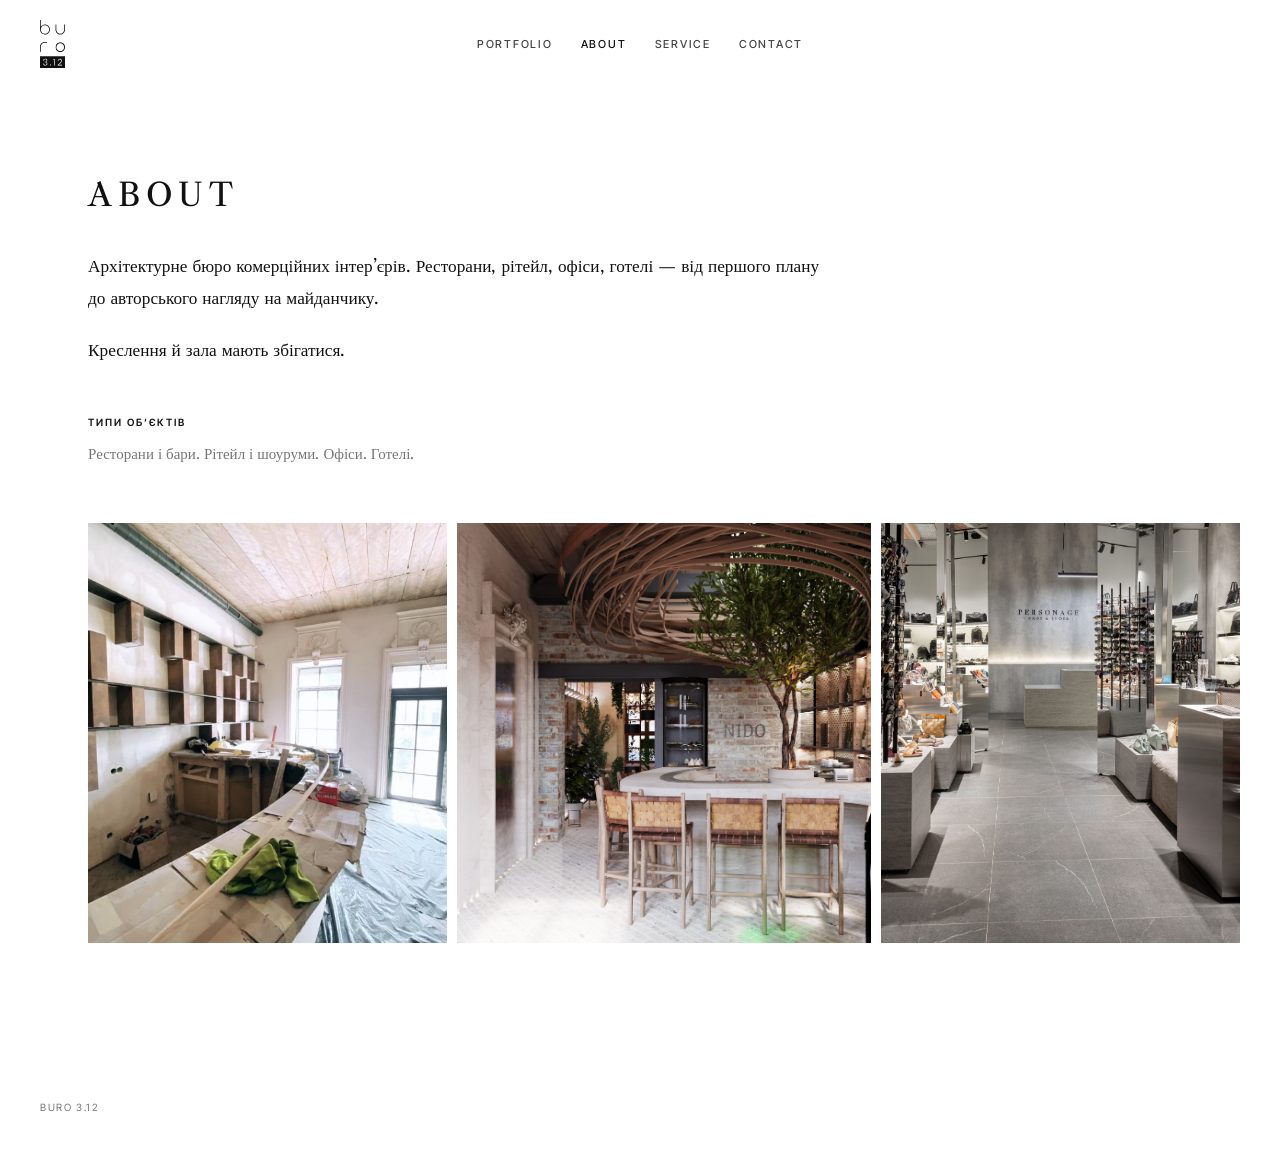
==== about.html @ 3a802e73 "Keep Kyiv, Dnipro, Ukraine only on Contact and drop the repeats elsewhere. Co-authored-by: Cursor <c" ====
﻿<!DOCTYPE html>
<html lang="uk">
<head>
<meta charset="UTF-8">
<meta name="viewport" content="width=device-width, initial-scale=1.0">
<title>About — buro 3.12</title>
<link rel="icon" href="img/logo-on-light.svg" type="image/svg+xml">
<link rel="preconnect" href="https://fonts.googleapis.com">
<link rel="preconnect" href="https://fonts.gstatic.com" crossorigin>
<link href="https://fonts.googleapis.com/css2?family=Inter+Tight:wght@400;500;600&family=Libre+Caslon+Text:ital,wght@0,400;0,700;1,400&display=swap" rel="stylesheet">
<link rel="stylesheet" href="css/site.css?v=11">
</head>
<body class="page">

<header class="site-header is-solid">
  <a class="brand" href="index.html" aria-label="buro 3.12">
    <img src="img/logo-on-light.svg" alt="buro 3.12">
  </a>
  <nav class="nav-text">
    <a href="portfolio.html">Portfolio</a>
    <a href="about.html" class="active">About</a>
    <a href="services.html">Service</a>
    <a href="contact.html">Contact</a>
  </nav>
</header>

<main class="page-screen">
  <section class="journal">
    <h1 class="page-title">About</h1>
    <div class="about-copy">
      <p>Архітектурне бюро комерційних інтер’єрів. Ресторани, рітейл, офіси, готелі — від першого плану до авторського нагляду на майданчику.</p>
      <p>Креслення й зала мають збігатися.</p>
    </div>
    <div class="about-cols">
      <div>
        <h3>Типи об’єктів</h3>
        <p>Ресторани і бари. Рітейл і шоуруми. Офіси. Готелі.</p>
      </div>
    </div>
    <div class="about-photos">
      <img src="img/nido-build-01.jpg" alt="">
      <img src="img/nido-hero.jpg" alt="">
      <img src="img/personage-hero.jpg" alt="">
    </div>
  </section>
</main>

<footer class="site-foot">
  <span>buro 3.12</span>
</footer>
</body>
</html>
---- css/site.css ----
:root {
  --ink: #111;
  --paper: #fff;
  --muted: #757575;
  --line: #e6e6e6;
  --serif: "Libre Caslon Text", "Times New Roman", serif;
  --sans: "Inter Tight", Helvetica, Arial, sans-serif;
}
*, *::before, *::after { box-sizing: border-box; margin: 0; padding: 0; }
html { scroll-behavior: smooth; }
body {
  background: var(--paper);
  color: var(--ink);
  font-family: var(--sans);
  font-size: 15px;
  line-height: 1.7;
  -webkit-font-smoothing: antialiased;
}
img, video { max-width: 100%; display: block; }
a { color: inherit; text-decoration: none; }
button, input, select, textarea { font-family: inherit; color: inherit; }
button { background: none; border: none; cursor: pointer; }
::selection { background: var(--ink); color: var(--paper); }
:focus-visible { outline: 1px solid var(--ink); outline-offset: 3px; }

.site-header {
  position: fixed; inset: 0 0 auto 0;
  z-index: 50;
  height: 88px;
  display: grid;
  grid-template-columns: 1fr auto 1fr;
  align-items: center;
  padding: 0 40px;
  background: transparent;
  transition: background .25s ease, color .25s ease;
}
.page .site-header { color: var(--ink); }
.home .site-header,
.has-hero .site-header { color: var(--paper); }
.site-header.is-solid {
  background: var(--paper);
  color: var(--ink);
}
.brand { justify-self: start; }
.brand img { height: 48px; width: auto; display: block; }
.nav-text {
  justify-self: center;
  display: flex; gap: 28px;
  font-size: 11px;
  font-weight: 500;
  letter-spacing: .16em;
  text-transform: uppercase;
}
.nav-text a { opacity: .78; transition: opacity .2s; }
.nav-text a:hover, .nav-text a.active { opacity: 1; }

/* HOME SLIDER */
.hero-slider {
  position: relative;
  height: 100svh;
  overflow: hidden;
  background: var(--ink);
}
.slide {
  position: absolute; inset: 0;
  opacity: 0;
  pointer-events: none;
  transition: opacity 1.1s ease;
}
.slide.is-on {
  opacity: 1;
  pointer-events: auto;
  z-index: 1;
}
.slide img {
  width: 100%; height: 100%;
  object-fit: cover;
}
.slide-veil {
  position: absolute; inset: 0;
  background: linear-gradient(180deg, rgba(0,0,0,.18) 0%, rgba(0,0,0,.08) 40%, rgba(0,0,0,.45) 100%);
}
.slide-copy {
  position: absolute; left: 0; right: 0; bottom: 72px;
  z-index: 2;
  text-align: center;
  color: var(--paper);
  padding: 0 24px;
}
.slide-copy h1 {
  font-family: var(--serif);
  font-weight: 400;
  font-size: clamp(1.4rem, 3vw, 1.85rem);
  letter-spacing: .28em;
  text-transform: uppercase;
  margin-bottom: 16px;
}
.slide-copy p {
  max-width: 42rem;
  margin: 0 auto;
  font-size: 12px;
  font-weight: 400;
  letter-spacing: .04em;
  line-height: 1.7;
  opacity: .9;
}
.arr {
  position: absolute; top: 50%; z-index: 3;
  width: 48px; height: 48px;
  transform: translateY(-50%);
  color: var(--paper);
  opacity: 0;
  transition: opacity .25s;
}
.hero-slider:hover .arr { opacity: .85; }
.arr:hover { opacity: 1; }
.arr.prev { left: 18px; }
.arr.next { right: 18px; }
.arr svg { width: 22px; height: 22px; display: block; margin: 0 auto; }
.dots {
  position: absolute; left: 0; right: 0; bottom: 28px; z-index: 3;
  display: flex; justify-content: center; gap: 7px;
}
.dots button {
  width: 18px; height: 2px;
  background: var(--paper);
  opacity: .35;
}
.dots button.is-on { opacity: 1; }

/* INNER */
.wrap { width: min(1180px, calc(100% - 56px)); margin: 0 auto; }
.page-main { padding: 128px 0 96px; }
.kicker {
  font-size: 10px;
  font-weight: 600;
  letter-spacing: .22em;
  text-transform: uppercase;
  color: var(--muted);
}
h1.page-title, .project-head h1 {
  font-family: var(--serif);
  font-weight: 400;
  letter-spacing: .18em;
  text-transform: uppercase;
}
.page-title { font-size: clamp(1.5rem, 3vw, 2rem); margin: 14px 0 22px; }
.lead { max-width: 38rem; color: var(--muted); font-family: var(--serif); font-size: 1.02rem; line-height: 1.75; }

/* PORTFOLIO GRID */
.work-grid {
  padding: 128px 40px 80px;
  display: grid;
  grid-template-columns: repeat(2, 1fr);
  gap: 28px 18px;
}
.work-card img { width: 100%; aspect-ratio: 4/5; object-fit: cover; }
.work-card h2 {
  font-family: var(--serif);
  font-size: .95rem;
  font-weight: 400;
  letter-spacing: .16em;
  text-transform: uppercase;
  margin-top: 12px;
}
.work-card span {
  display: block;
  font-size: 10px;
  letter-spacing: .16em;
  text-transform: uppercase;
  color: var(--muted);
  margin-top: 4px;
}

/* HOME JOURNAL */
.journal {
  position: relative;
  padding: 80px 40px 56px 88px;
  max-width: 1440px;
  margin: 0 auto;
}
.journal-side {
  position: absolute;
  left: 32px;
  top: 100px;
  writing-mode: vertical-rl;
  transform: rotate(180deg);
  font-size: 10px;
  font-weight: 600;
  letter-spacing: .28em;
  text-transform: uppercase;
  color: var(--muted);
}
.journal .page-title { margin-top: 0; }
.journal-featured {
  display: grid;
  grid-template-columns: 1fr 1fr;
  gap: 36px 20px;
  margin-bottom: 40px;
}
.journal-grid {
  display: grid;
  grid-template-columns: repeat(3, 1fr);
  gap: 36px 20px;
}
.j-card img {
  width: 100%;
  aspect-ratio: 16 / 10;
  object-fit: cover;
  transition: opacity .25s;
}
.journal-grid .j-card img { aspect-ratio: 4 / 3; }
.journal-mix {
  display: grid;
  grid-template-columns: 1.45fr 1fr 1fr;
  gap: 36px 18px;
  align-items: start;
}
.journal-mix .j-card.is-lead img { aspect-ratio: 16 / 10; }
.journal-mix .j-card:not(.is-lead) img { aspect-ratio: 3 / 4; }
.j-card:hover img { opacity: .82; }
.j-card[hidden] { display: none; }

.page-screen { padding: 128px 0 72px; }
.page-screen .journal { padding-top: 40px; }
.page-title-center { text-align: center; margin-bottom: 8px; }
.filters {
  display: flex;
  flex-wrap: wrap;
  gap: 8px 22px;
  margin: 8px 0 36px;
  font-size: 10px;
  font-weight: 500;
  letter-spacing: .18em;
  text-transform: uppercase;
}
.filters button { color: var(--muted); }
.filters button.is-on,
.filters button:hover { color: var(--ink); }

.about-copy {
  font-family: var(--serif);
  font-size: 1.08rem;
  line-height: 1.85;
  max-width: 46rem;
  margin: 28px 0 48px;
}
.about-copy p + p { margin-top: 1.15em; }
.about-cols {
  display: grid;
  grid-template-columns: 1fr 1fr;
  gap: 40px 64px;
  margin-bottom: 56px;
  max-width: 860px;
}
.about-cols h3 {
  font-size: 10px;
  font-weight: 600;
  letter-spacing: .2em;
  text-transform: uppercase;
  margin-bottom: 10px;
}
.about-cols p { color: var(--muted); font-family: var(--serif); }

.inquiry {
  display: grid;
  grid-template-columns: 1fr 1fr;
  gap: 40px 64px;
  margin: 36px 0 56px;
}
.inquiry h2 {
  font-family: var(--serif);
  font-size: 1.15rem;
  font-weight: 400;
  letter-spacing: .14em;
  text-transform: uppercase;
  margin-bottom: 12px;
}
.inquiry a, .inquiry p { font-size: 1.05rem; }

.journal-wide {
  width: 100%;
  aspect-ratio: 16 / 8;
  object-fit: cover;
  margin-top: 48px;
}
.j-card h3 {
  font-family: var(--serif);
  font-size: .95rem;
  font-weight: 400;
  letter-spacing: .16em;
  text-transform: uppercase;
  margin-top: 14px;
}
.j-card p {
  font-family: var(--serif);
  font-size: 14px;
  line-height: 1.75;
  color: var(--ink);
  margin-top: 8px;
  max-width: 38em;
}
.j-card span {
  display: block;
  font-size: 10px;
  letter-spacing: .16em;
  text-transform: uppercase;
  color: var(--muted);
  margin-top: 12px;
}

/* PROJECT */
.project-hero {
  position: relative;
  height: 100svh;
  overflow: hidden;
  color: var(--paper);
}
.project-hero img {
  width: 100%; height: 100%;
  object-fit: cover;
}
.project-hero .slide-veil { pointer-events: none; }
.project-hero-copy {
  position: absolute; inset: 0;
  display: flex; flex-direction: column;
  align-items: center; justify-content: center;
  text-align: center;
  padding: 0 24px 80px;
  z-index: 2;
}
.project-hero-copy .cat {
  font-size: 10px;
  letter-spacing: .22em;
  text-transform: uppercase;
  margin-bottom: 14px;
  opacity: .85;
}
.project-hero-copy h1 {
  font-family: var(--serif);
  font-weight: 400;
  font-size: clamp(1.6rem, 3.4vw, 2.2rem);
  letter-spacing: .28em;
}
.project-hero-copy .lede {
  position: absolute; left: 0; right: 0; bottom: 56px;
  margin: 0 auto;
  max-width: 44rem;
  color: var(--paper);
  font-family: var(--sans);
  font-size: 12px;
  letter-spacing: .04em;
  opacity: .9;
}

.project-intro {
  width: min(1100px, calc(100% - 56px));
  margin: 0 auto;
  padding: 72px 0 48px;
  display: grid;
  grid-template-columns: 220px 1fr;
  gap: 48px 64px;
  align-items: start;
}
.facts h4 {
  font-size: 10px;
  font-weight: 600;
  letter-spacing: .2em;
  text-transform: uppercase;
  margin: 0 0 4px;
}
.facts p { color: var(--muted); font-size: 13px; margin-bottom: 18px; }
.project-intro .story {
  font-family: var(--serif);
  font-size: 1.05rem;
  line-height: 1.8;
}
.project-intro .story p + p { margin-top: 1.1em; }

.trio {
  width: min(1280px, calc(100% - 28px));
  margin: 0 auto 8px;
  display: grid;
  grid-template-columns: 1fr 1fr 1fr;
  gap: 8px;
}
.trio img { width: 100%; height: 72vh; object-fit: cover; }

.split {
  width: min(1100px, calc(100% - 56px));
  margin: 28px auto;
  display: grid;
  grid-template-columns: 1fr 1fr;
  gap: 36px 48px;
  align-items: center;
}
.split img { width: 100%; }
.split p {
  font-family: var(--serif);
  font-size: 1.05rem;
  line-height: 1.8;
}
.caption {
  width: min(720px, calc(100% - 56px));
  margin: 28px auto 48px;
  text-align: center;
  font-family: var(--serif);
  font-size: 1.05rem;
  line-height: 1.8;
}
.wide {
  width: min(1180px, calc(100% - 40px));
  margin: 8px auto 36px;
}
.wide img { width: 100%; max-height: 86vh; object-fit: cover; }

.next-proj {
  display: block;
  text-align: center;
  padding: 56px 24px 24px;
  font-family: var(--serif);
  font-size: 12px;
  letter-spacing: .22em;
  text-transform: uppercase;
}

/* ABOUT / SERVICE / CONTACT */
.cols-2 {
  display: grid;
  grid-template-columns: 1fr 1fr;
  gap: 56px;
  margin-top: 40px;
  max-width: 920px;
}
.cols-2 h3 {
  font-family: var(--serif);
  font-size: 1.05rem;
  font-weight: 400;
  letter-spacing: .08em;
  margin-bottom: 10px;
}
.cols-2 p { color: var(--muted); margin-bottom: 28px; font-family: var(--serif); }
.about-photos {
  margin-top: 56px;
  display: grid;
  grid-template-columns: 1fr 1.15fr 1fr;
  gap: 10px;
}
.about-photos img { width: 100%; height: 420px; object-fit: cover; }

.contact-boxes {
  display: grid;
  grid-template-columns: repeat(3, 1fr);
  gap: 12px;
  margin: 40px 0 48px;
}
.contact-boxes article {
  background: #f3f3f3;
  padding: 32px 24px;
  text-align: center;
}
.contact-boxes h3 {
  font-size: 10px;
  letter-spacing: .2em;
  text-transform: uppercase;
  margin-bottom: 8px;
}
.contact-boxes p, .contact-boxes a { color: var(--muted); font-size: 14px; }

form { max-width: 640px; display: grid; gap: 18px; }
label {
  display: block;
  font-size: 10px;
  letter-spacing: .18em;
  text-transform: uppercase;
  margin-bottom: 8px;
  color: var(--muted);
}
input, select, textarea {
  width: 100%;
  border: 0;
  border-bottom: 1px solid var(--line);
  background: transparent;
  padding: 10px 0;
  outline: none;
}
textarea { min-height: 110px; resize: vertical; }
.row-2 { display: grid; grid-template-columns: 1fr 1fr; gap: 18px; }
.btn {
  display: inline-flex; align-items: center; justify-content: center;
  padding: 12px 28px;
  font-size: 10px;
  font-weight: 600;
  letter-spacing: .2em;
  text-transform: uppercase;
  background: var(--ink);
  color: var(--paper);
  border: 1px solid var(--ink);
  width: fit-content;
}
.form-note { font-size: 12px; color: var(--muted); }

footer.site-foot {
  padding: 28px 40px 36px;
  display: flex; justify-content: space-between; gap: 16px; flex-wrap: wrap;
  font-size: 10px;
  letter-spacing: .16em;
  text-transform: uppercase;
  color: var(--muted);
}

@media (max-width: 900px) {
  .site-header { padding: 0 18px; height: 72px; }
  .nav-text { gap: 14px; font-size: 9px; }
  .brand img { height: 40px; }
  .journal { padding: 64px 18px 40px; }
  .journal-side {
    position: static;
    writing-mode: horizontal-tb;
    transform: none;
    margin-bottom: 10px;
  }
  .journal-featured, .journal-grid, .journal-mix, .work-grid, .project-intro, .split, .cols-2, .contact-boxes, .about-photos, .trio, .about-cols, .inquiry {
    grid-template-columns: 1fr;
  }
  .journal-mix .j-card img { aspect-ratio: 16 / 10; }
  .trio img { height: 52vh; }
  .work-grid { padding: 100px 18px 64px; }
  .about-photos img { height: 260px; }
  .row-2 { grid-template-columns: 1fr; }
  .arr { opacity: .7; }
}
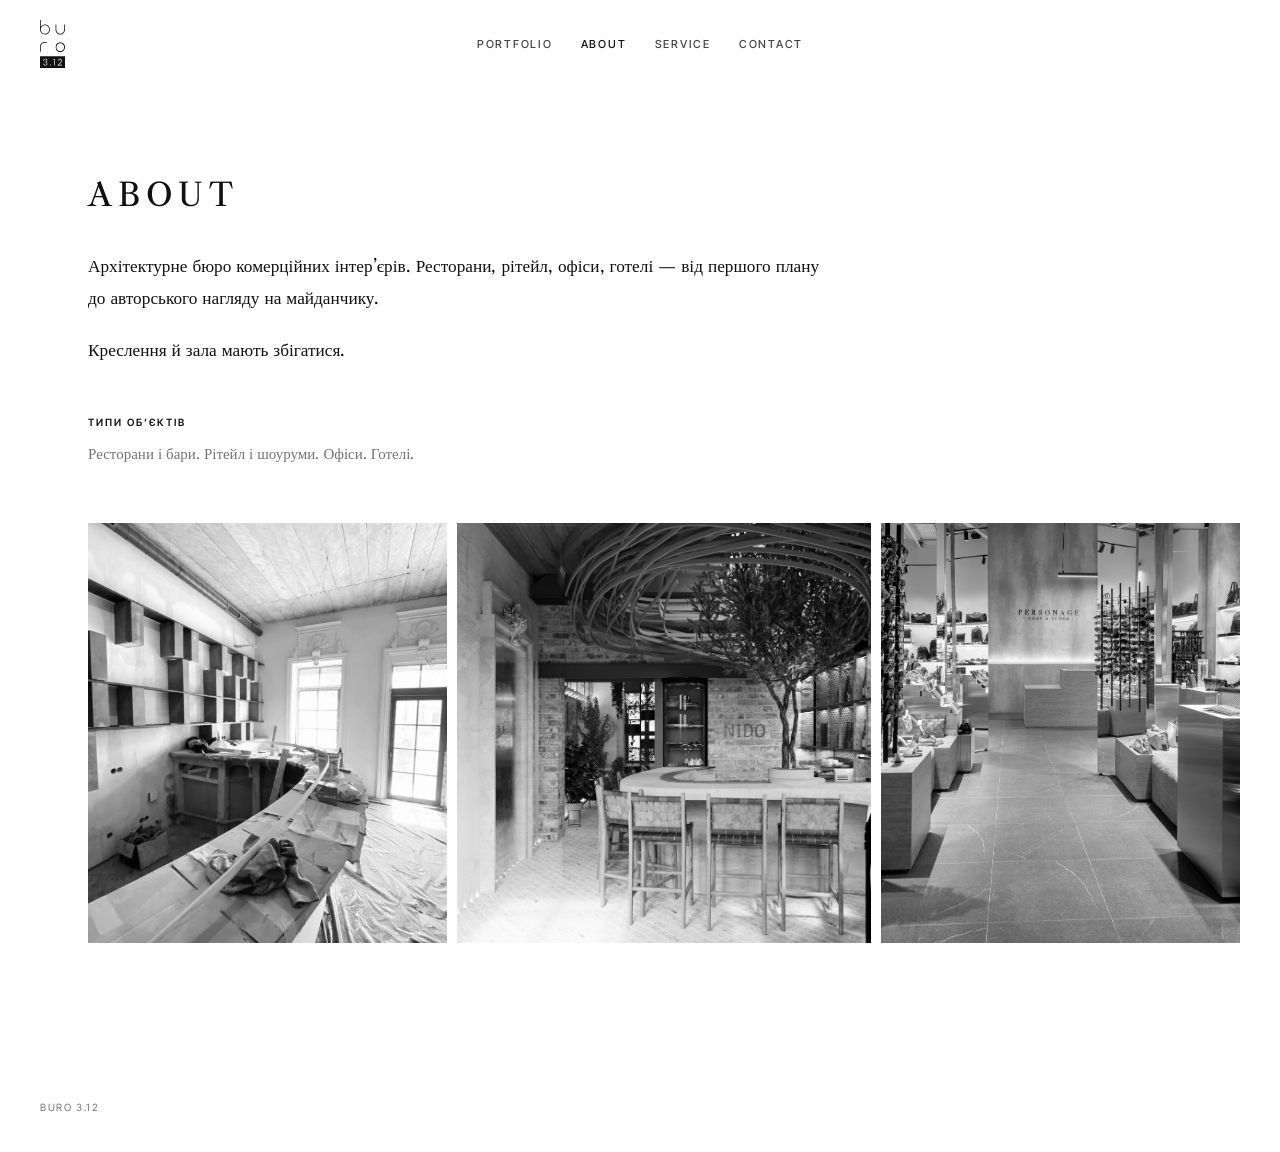
==== commit 265296bb: "Bring back grayscale photos that turn color on hover. Co-authored-by: Cursor <cursoragent@cursor.com" ====
--- a/about.html
+++ b/about.html
@@ -8,7 +8,7 @@
 <link rel="preconnect" href="https://fonts.googleapis.com">
 <link rel="preconnect" href="https://fonts.gstatic.com" crossorigin>
 <link href="https://fonts.googleapis.com/css2?family=Inter+Tight:wght@400;500;600&family=Libre+Caslon+Text:ital,wght@0,400;0,700;1,400&display=swap" rel="stylesheet">
-<link rel="stylesheet" href="css/site.css?v=11">
+<link rel="stylesheet" href="css/site.css?v=12">
 </head>
 <body class="page">
 
--- a/css/site.css
+++ b/css/site.css
@@ -75,6 +75,13 @@
 .slide img {
   width: 100%; height: 100%;
   object-fit: cover;
+  filter: grayscale(1) contrast(1.08);
+  transform: scale(1.04);
+  transition: filter .45s ease, transform .6s ease;
+}
+.hero-slider:hover .slide.is-on img {
+  filter: grayscale(0);
+  transform: scale(1.06);
 }
 .slide-veil {
   position: absolute; inset: 0;
@@ -154,7 +161,14 @@
   grid-template-columns: repeat(2, 1fr);
   gap: 28px 18px;
 }
-.work-card img { width: 100%; aspect-ratio: 4/5; object-fit: cover; }
+.work-card img {
+  width: 100%;
+  aspect-ratio: 4/5;
+  object-fit: cover;
+  filter: grayscale(1);
+  transition: filter .45s ease, transform .6s ease;
+}
+.work-card:hover img { filter: grayscale(0); transform: scale(1.03); }
 .work-card h2 {
   font-family: var(--serif);
   font-size: .95rem;
@@ -207,7 +221,9 @@
   width: 100%;
   aspect-ratio: 16 / 10;
   object-fit: cover;
-  transition: opacity .25s;
+  filter: grayscale(1);
+  transition: filter .45s ease, transform .6s ease;
+  display: block;
 }
 .journal-grid .j-card img { aspect-ratio: 4 / 3; }
 .journal-mix {
@@ -218,7 +234,7 @@
 }
 .journal-mix .j-card.is-lead img { aspect-ratio: 16 / 10; }
 .journal-mix .j-card:not(.is-lead) img { aspect-ratio: 3 / 4; }
-.j-card:hover img { opacity: .82; }
+.j-card:hover img { filter: grayscale(0); transform: scale(1.03); }
 .j-card[hidden] { display: none; }
 
 .page-screen { padding: 128px 0 72px; }
@@ -283,6 +299,12 @@
   aspect-ratio: 16 / 8;
   object-fit: cover;
   margin-top: 48px;
+  filter: grayscale(1);
+  transition: filter .45s ease, transform .6s ease;
+}
+.journal-wide:hover {
+  filter: grayscale(0);
+  transform: scale(1.03);
 }
 .j-card h3 {
   font-family: var(--serif);
@@ -319,6 +341,13 @@
 .project-hero img {
   width: 100%; height: 100%;
   object-fit: cover;
+  filter: grayscale(1) contrast(1.08);
+  transform: scale(1.04);
+  transition: filter .45s ease, transform .6s ease;
+}
+.project-hero:hover img {
+  filter: grayscale(0);
+  transform: scale(1.06);
 }
 .project-hero .slide-veil { pointer-events: none; }
 .project-hero-copy {
@@ -384,7 +413,12 @@
   grid-template-columns: 1fr 1fr 1fr;
   gap: 8px;
 }
-.trio img { width: 100%; height: 72vh; object-fit: cover; }
+.trio img {
+  width: 100%; height: 72vh; object-fit: cover;
+  filter: grayscale(1);
+  transition: filter .45s ease, transform .6s ease;
+}
+.trio img:hover { filter: grayscale(0); transform: scale(1.03); }
 
 .split {
   width: min(1100px, calc(100% - 56px));
@@ -394,7 +428,12 @@
   gap: 36px 48px;
   align-items: center;
 }
-.split img { width: 100%; }
+.split img {
+  width: 100%;
+  filter: grayscale(1);
+  transition: filter .45s ease, transform .6s ease;
+}
+.split img:hover { filter: grayscale(0); transform: scale(1.03); }
 .split p {
   font-family: var(--serif);
   font-size: 1.05rem;
@@ -411,8 +450,14 @@
 .wide {
   width: min(1180px, calc(100% - 40px));
   margin: 8px auto 36px;
-}
-.wide img { width: 100%; max-height: 86vh; object-fit: cover; }
+  overflow: hidden;
+}
+.wide img {
+  width: 100%; max-height: 86vh; object-fit: cover;
+  filter: grayscale(1);
+  transition: filter .45s ease, transform .6s ease;
+}
+.wide img:hover { filter: grayscale(0); transform: scale(1.03); }
 
 .next-proj {
   display: block;
@@ -446,7 +491,12 @@
   grid-template-columns: 1fr 1.15fr 1fr;
   gap: 10px;
 }
-.about-photos img { width: 100%; height: 420px; object-fit: cover; }
+.about-photos img {
+  width: 100%; height: 420px; object-fit: cover;
+  filter: grayscale(1);
+  transition: filter .45s ease, transform .6s ease;
+}
+.about-photos img:hover { filter: grayscale(0); transform: scale(1.03); }
 
 .contact-boxes {
   display: grid;
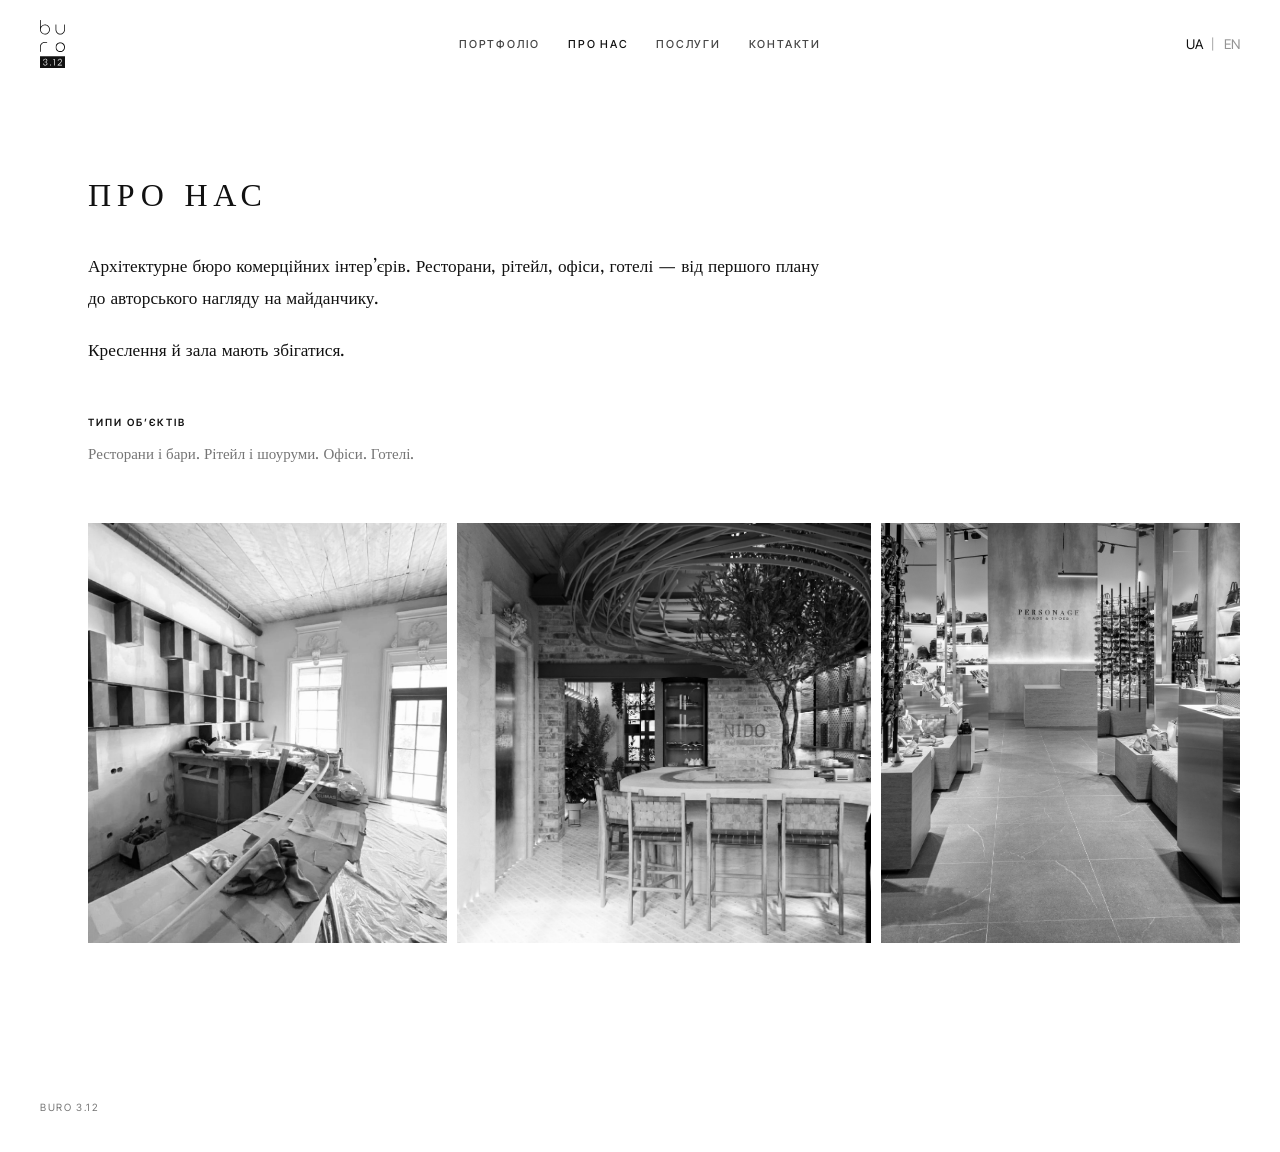
==== commit 535cad2f: "Add a UA / EN language switch in the header across the site. Co-authored-by: Cursor <cursoragent@cur" ====
--- a/about.html
+++ b/about.html
@@ -8,7 +8,7 @@
 <link rel="preconnect" href="https://fonts.googleapis.com">
 <link rel="preconnect" href="https://fonts.gstatic.com" crossorigin>
 <link href="https://fonts.googleapis.com/css2?family=Inter+Tight:wght@400;500;600&family=Libre+Caslon+Text:ital,wght@0,400;0,700;1,400&display=swap" rel="stylesheet">
-<link rel="stylesheet" href="css/site.css?v=12">
+<link rel="stylesheet" href="css/site.css?v=13">
 </head>
 <body class="page">
 
@@ -17,24 +17,29 @@
     <img src="img/logo-on-light.svg" alt="buro 3.12">
   </a>
   <nav class="nav-text">
-    <a href="portfolio.html">Portfolio</a>
-    <a href="about.html" class="active">About</a>
-    <a href="services.html">Service</a>
-    <a href="contact.html">Contact</a>
+    <a href="portfolio.html" data-i18n="nav_portfolio">Портфоліо</a>
+    <a href="about.html" class="active" data-i18n="nav_about">Про нас</a>
+    <a href="services.html" data-i18n="nav_service">Послуги</a>
+    <a href="contact.html" data-i18n="nav_contact">Контакти</a>
   </nav>
+  <div class="lang-switch">
+    <button type="button" data-lang="uk">UA</button>
+    <span aria-hidden="true">|</span>
+    <button type="button" data-lang="en">EN</button>
+  </div>
 </header>
 
 <main class="page-screen">
   <section class="journal">
-    <h1 class="page-title">About</h1>
+    <h1 class="page-title" data-i18n="nav_about">Про нас</h1>
     <div class="about-copy">
-      <p>Архітектурне бюро комерційних інтер’єрів. Ресторани, рітейл, офіси, готелі — від першого плану до авторського нагляду на майданчику.</p>
-      <p>Креслення й зала мають збігатися.</p>
+      <p data-i18n="about_1">Архітектурне бюро комерційних інтер’єрів. Ресторани, рітейл, офіси, готелі — від першого плану до авторського нагляду на майданчику.</p>
+      <p data-i18n="about_2">Креслення й зала мають збігатися.</p>
     </div>
     <div class="about-cols">
       <div>
-        <h3>Типи об’єктів</h3>
-        <p>Ресторани і бари. Рітейл і шоуруми. Офіси. Готелі.</p>
+        <h3 data-i18n="about_types_h">Типи об’єктів</h3>
+        <p data-i18n="about_types_p">Ресторани і бари. Рітейл і шоуруми. Офіси. Готелі.</p>
       </div>
     </div>
     <div class="about-photos">
@@ -48,5 +53,6 @@
 <footer class="site-foot">
   <span>buro 3.12</span>
 </footer>
+<script src="js/site.js?v=13"></script>
 </body>
 </html>
--- a/css/site.css
+++ b/css/site.css
@@ -53,6 +53,20 @@
 }
 .nav-text a { opacity: .78; transition: opacity .2s; }
 .nav-text a:hover, .nav-text a.active { opacity: 1; }
+.lang-switch {
+  justify-self: end;
+  display: flex;
+  align-items: center;
+  gap: 8px;
+  font-size: 11px;
+  font-weight: 500;
+  letter-spacing: .16em;
+  text-transform: uppercase;
+}
+.lang-switch span { opacity: .35; }
+.lang-switch button { opacity: .45; }
+.lang-switch button.is-on,
+.lang-switch button:hover { opacity: 1; }
 
 /* HOME SLIDER */
 .hero-slider {
@@ -562,6 +576,7 @@
 @media (max-width: 900px) {
   .site-header { padding: 0 18px; height: 72px; }
   .nav-text { gap: 14px; font-size: 9px; }
+  .lang-switch { font-size: 9px; gap: 6px; }
   .brand img { height: 40px; }
   .journal { padding: 64px 18px 40px; }
   .journal-side {
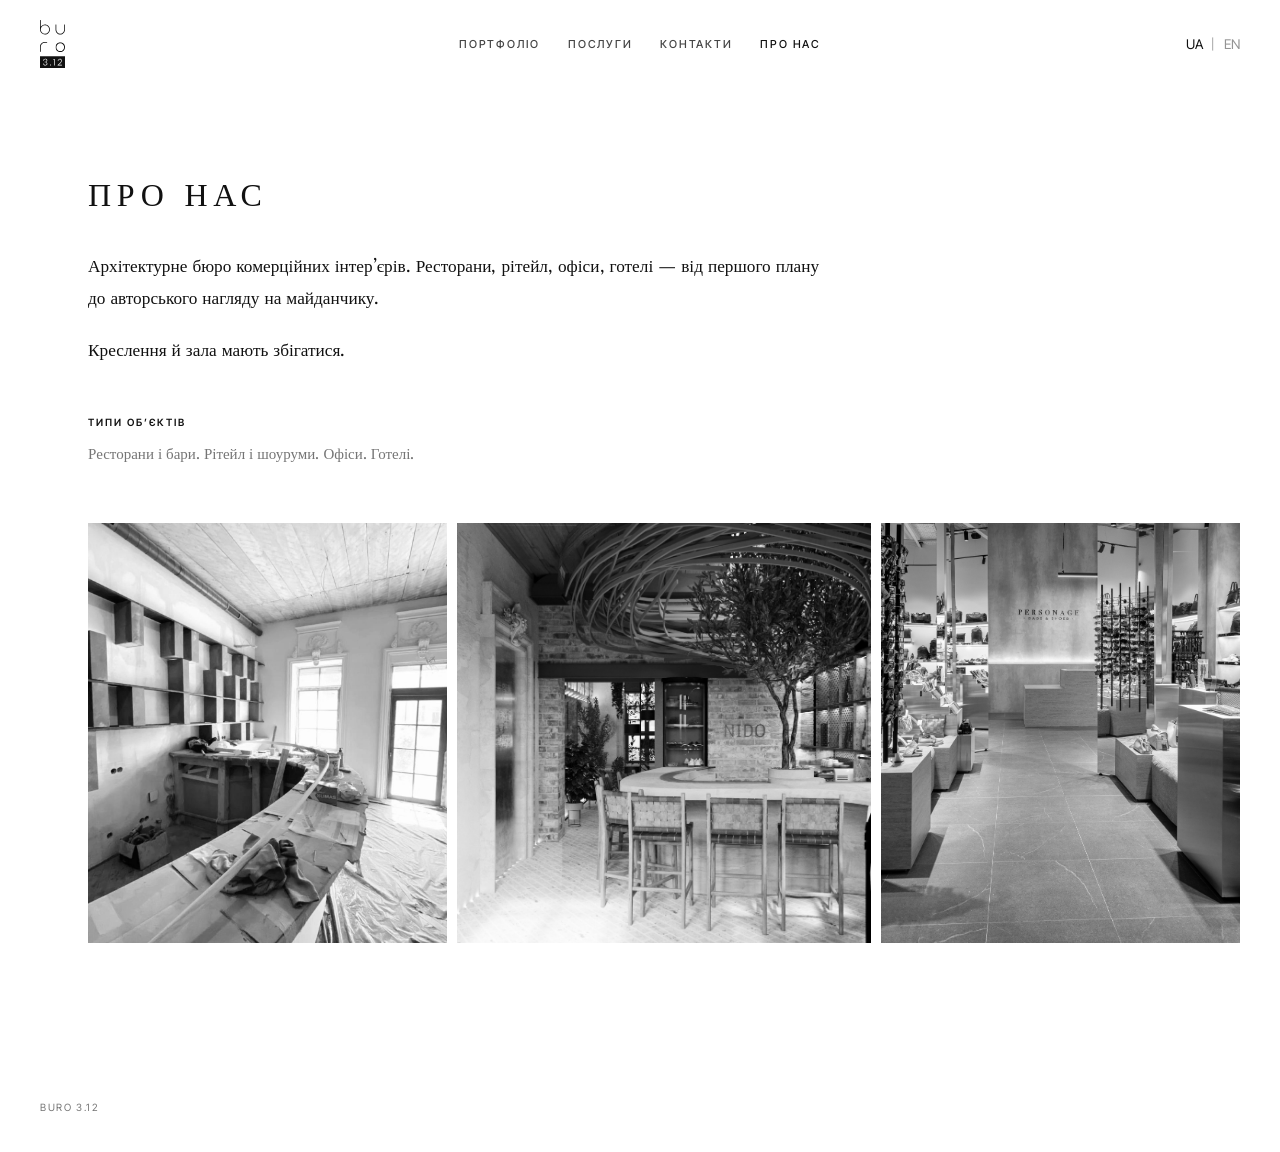
==== commit d8e7d5a6: "Move About to the end of the header navigation. Co-authored-by: Cursor <cursoragent@cursor.com>" ====
--- a/about.html
+++ b/about.html
@@ -18,9 +18,9 @@
   </a>
   <nav class="nav-text">
     <a href="portfolio.html" data-i18n="nav_portfolio">Портфоліо</a>
-    <a href="about.html" class="active" data-i18n="nav_about">Про нас</a>
     <a href="services.html" data-i18n="nav_service">Послуги</a>
     <a href="contact.html" data-i18n="nav_contact">Контакти</a>
+    <a href="about.html" class="active" data-i18n="nav_about">Про нас</a>
   </nav>
   <div class="lang-switch">
     <button type="button" data-lang="uk">UA</button>
@@ -53,6 +53,6 @@
 <footer class="site-foot">
   <span>buro 3.12</span>
 </footer>
-<script src="js/site.js?v=13"></script>
+<script src="js/site.js?v=15"></script>
 </body>
 </html>
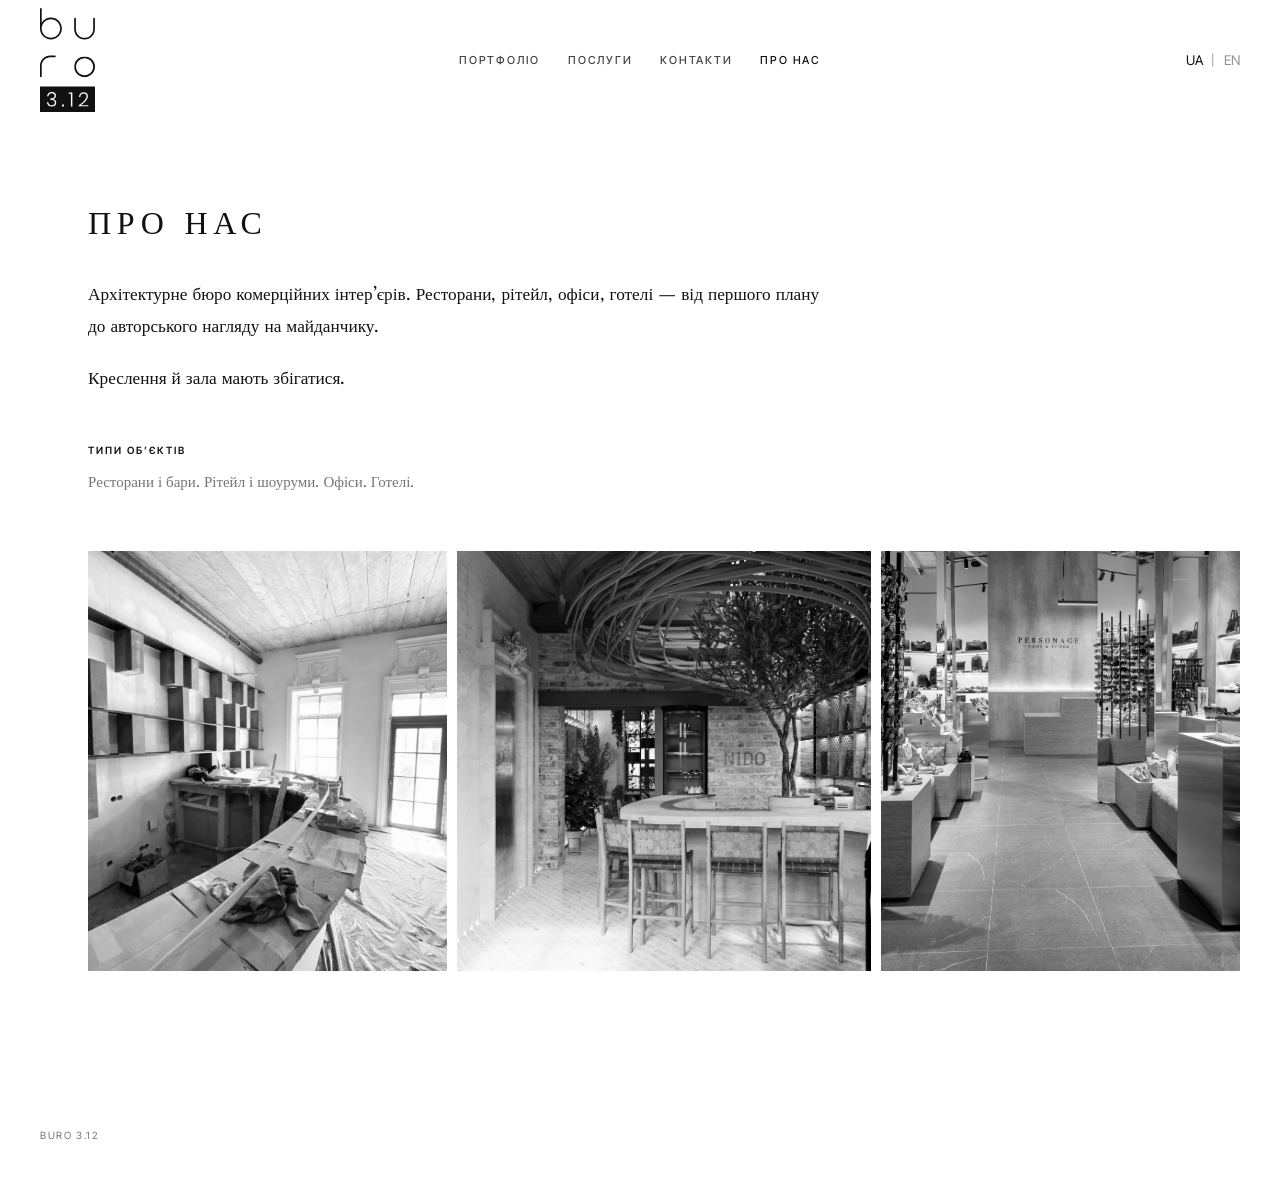
==== commit 1cc6b6a3: "Scale the header mark so it reads as a tall studio seal. Co-authored-by: Cursor <cursoragent@cursor." ====
--- a/about.html
+++ b/about.html
@@ -8,7 +8,7 @@
 <link rel="preconnect" href="https://fonts.googleapis.com">
 <link rel="preconnect" href="https://fonts.gstatic.com" crossorigin>
 <link href="https://fonts.googleapis.com/css2?family=Inter+Tight:wght@400;500;600&family=Libre+Caslon+Text:ital,wght@0,400;0,700;1,400&display=swap" rel="stylesheet">
-<link rel="stylesheet" href="css/site.css?v=13">
+<link rel="stylesheet" href="css/site.css?v=16">
 </head>
 <body class="page">
 
--- a/css/site.css
+++ b/css/site.css
@@ -26,7 +26,7 @@
 .site-header {
   position: fixed; inset: 0 0 auto 0;
   z-index: 50;
-  height: 88px;
+  height: 120px;
   display: grid;
   grid-template-columns: 1fr auto 1fr;
   align-items: center;
@@ -41,8 +41,16 @@
   background: var(--paper);
   color: var(--ink);
 }
-.brand { justify-self: start; }
-.brand img { height: 48px; width: auto; display: block; }
+.brand { justify-self: start; display: flex; align-items: center; }
+.brand img {
+  height: 104px;
+  width: auto;
+  display: block;
+}
+.home .site-header:not(.is-solid) .brand img,
+.has-hero .site-header:not(.is-solid) .brand img {
+  filter: drop-shadow(0 6px 18px rgba(0,0,0,.35));
+}
 .nav-text {
   justify-self: center;
   display: flex; gap: 28px;
@@ -151,7 +159,7 @@
 
 /* INNER */
 .wrap { width: min(1180px, calc(100% - 56px)); margin: 0 auto; }
-.page-main { padding: 128px 0 96px; }
+.page-main { padding: 156px 0 96px; }
 .kicker {
   font-size: 10px;
   font-weight: 600;
@@ -251,7 +259,7 @@
 .j-card:hover img { filter: grayscale(0); transform: scale(1.03); }
 .j-card[hidden] { display: none; }
 
-.page-screen { padding: 128px 0 72px; }
+.page-screen { padding: 156px 0 72px; }
 .page-screen .journal { padding-top: 40px; }
 .page-title-center { text-align: center; margin-bottom: 8px; }
 .filters {
@@ -574,10 +582,10 @@
 }
 
 @media (max-width: 900px) {
-  .site-header { padding: 0 18px; height: 72px; }
+  .site-header { padding: 0 18px; height: 92px; }
   .nav-text { gap: 14px; font-size: 9px; }
   .lang-switch { font-size: 9px; gap: 6px; }
-  .brand img { height: 40px; }
+  .brand img { height: 80px; }
   .journal { padding: 64px 18px 40px; }
   .journal-side {
     position: static;
